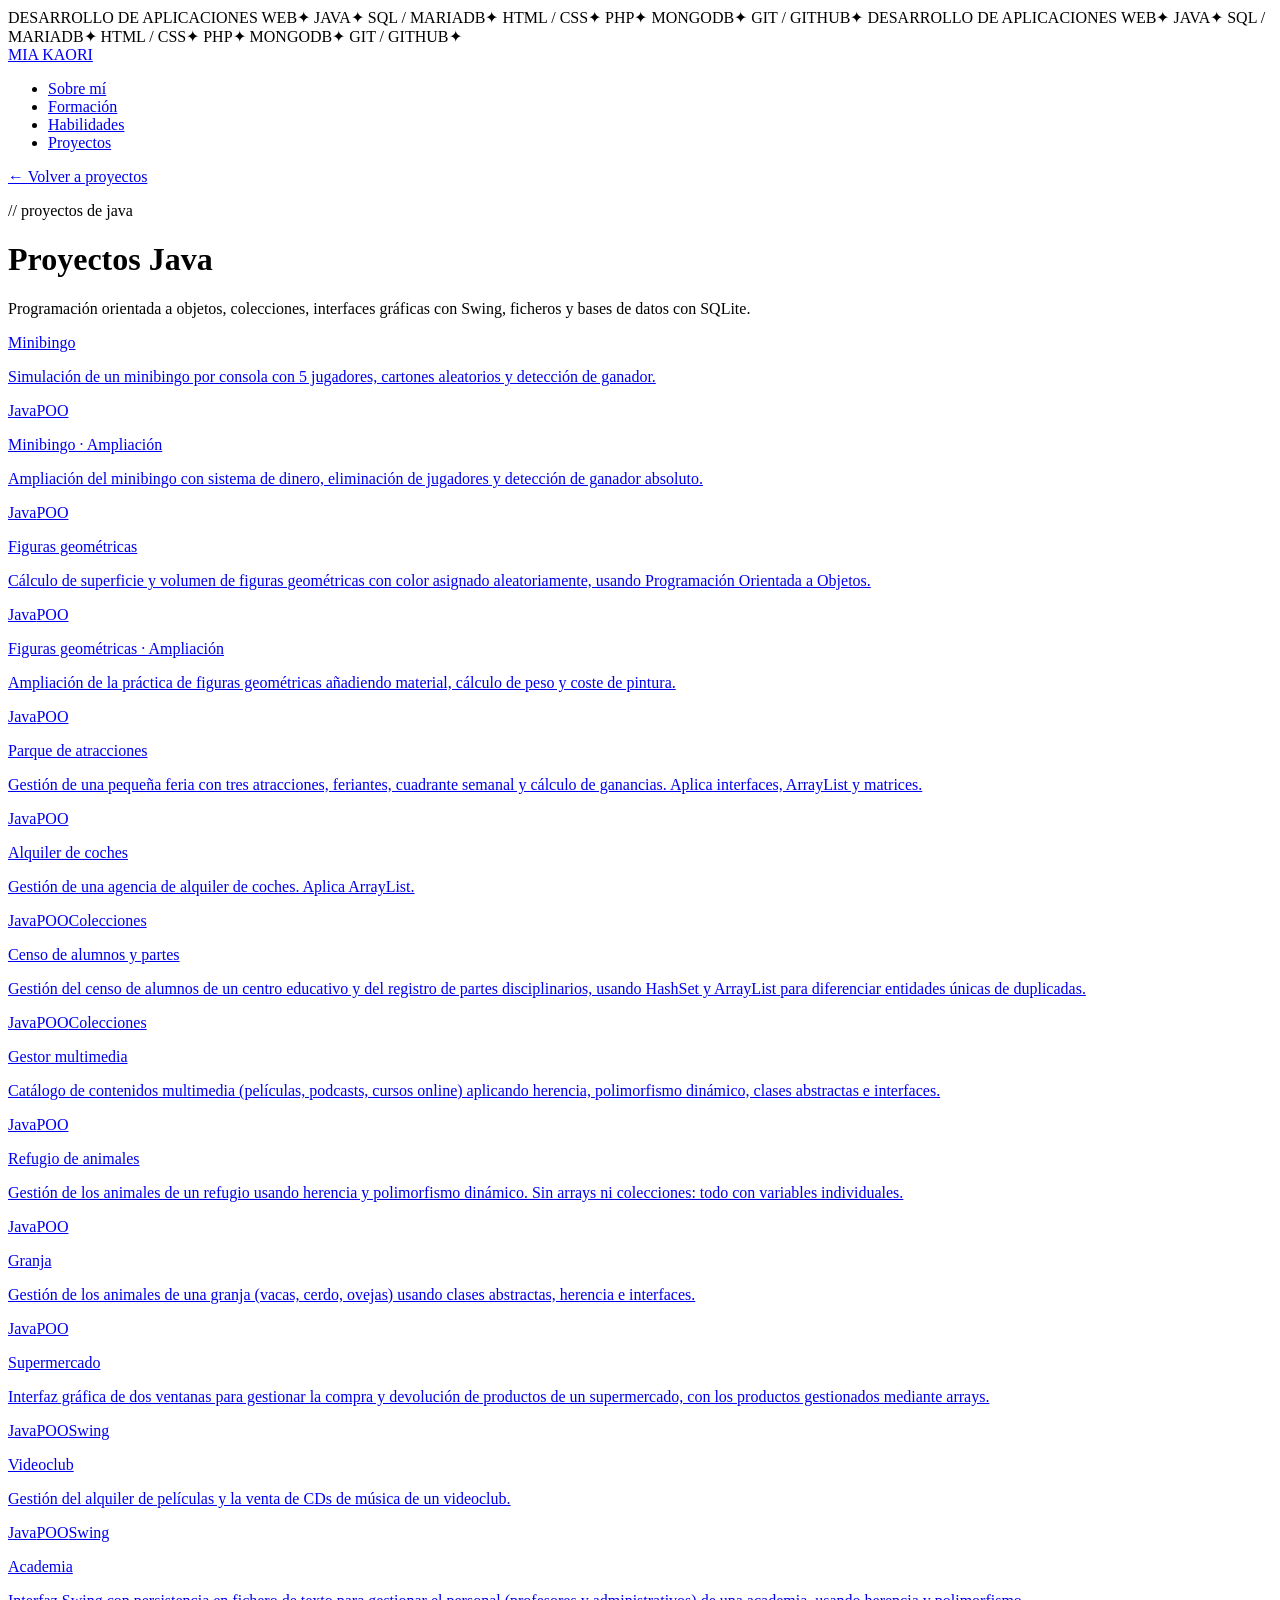
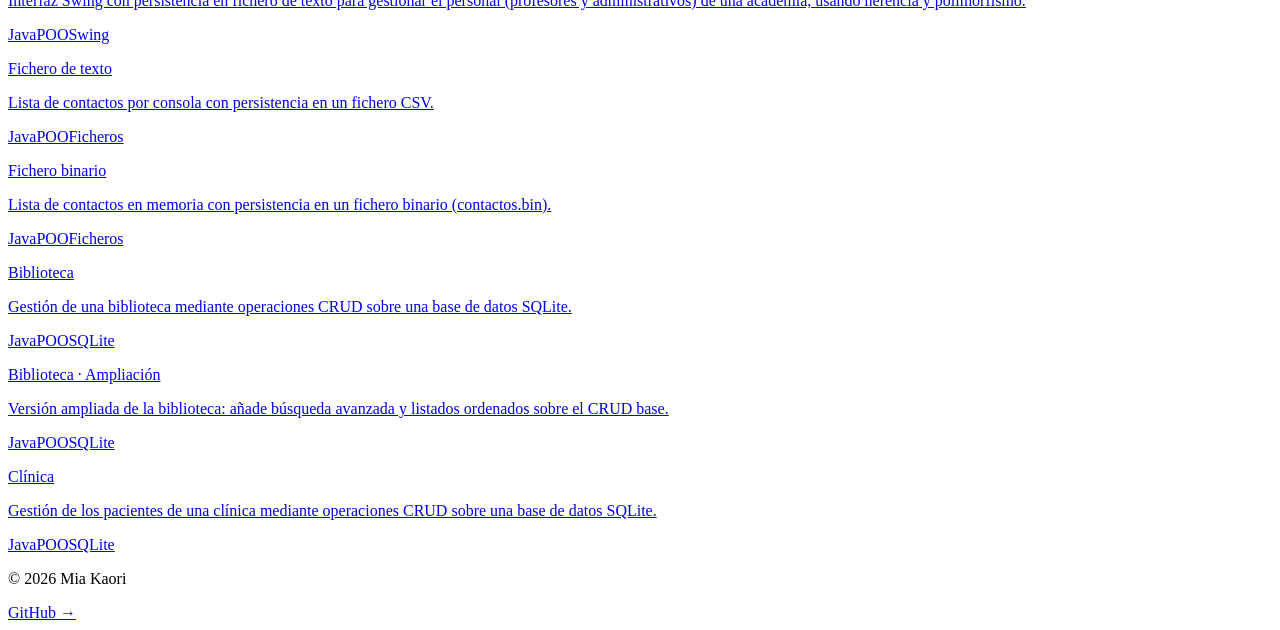
==== proyectos/java.html @ 0f39bf0c "Rename java.html to proyectos/java.html" ====
<!DOCTYPE html>
<html lang="es">
<head>
  <meta charset="UTF-8" />
  <meta name="viewport" content="width=device-width, initial-scale=1.0" />
  <title>Proyectos Java · Mia Kaori</title>
  <link rel="preconnect" href="https://fonts.googleapis.com" />
  <link rel="preconnect" href="https://fonts.gstatic.com" crossorigin />
  <link href="https://fonts.googleapis.com/css2?family=Archivo+Black&family=Space+Grotesk:wght@400;500;700&family=Space+Mono:wght@400;700&display=swap" rel="stylesheet" />
  <link rel="stylesheet" href="style.css" />
</head>
<body>

  <div class="ticker" aria-hidden="true">
    <div class="ticker-track">
      <span>DESARROLLO DE APLICACIONES WEB</span><span>✦</span>
      <span>JAVA</span><span>✦</span>
      <span>SQL / MARIADB</span><span>✦</span>
      <span>HTML / CSS</span><span>✦</span>
      <span>PHP</span><span>✦</span>
      <span>MONGODB</span><span>✦</span>
      <span>GIT / GITHUB</span><span>✦</span>
      <span>DESARROLLO DE APLICACIONES WEB</span><span>✦</span>
      <span>JAVA</span><span>✦</span>
      <span>SQL / MARIADB</span><span>✦</span>
      <span>HTML / CSS</span><span>✦</span>
      <span>PHP</span><span>✦</span>
      <span>MONGODB</span><span>✦</span>
      <span>GIT / GITHUB</span><span>✦</span>
    </div>
  </div>

  <nav>
    <a href="index.html" class="nav-logo">MIA KAORI</a>
    <ul class="nav-links">
      <li><a href="index.html#sobreMi">Sobre mí</a></li>
      <li><a href="index.html#formacion">Formación</a></li>
      <li><a href="index.html#habilidades">Habilidades</a></li>
      <li><a href="index.html#proyectos">Proyectos</a></li>
    </ul>
  </nav>

  <header class="page-head">
    <a href="index.html#proyectos" class="back">← Volver a proyectos</a>
    <p class="section-label">// proyectos de java</p>
    <h1>Proyectos <span class="count">Java</span></h1>
    <p class="page-intro">Programación orientada a objetos, colecciones, interfaces gráficas con Swing, ficheros y bases de datos con SQLite.</p>
  </header>

  <main>
    <section>
      <div class="projects-grid">

        <a class="project-card" href="https://github.com/Mia-Kaori/practica-java-bingo" target="_blank" rel="noopener">
          <p class="project-title">Minibingo</p>
          <p class="project-desc">Simulación de un minibingo por consola con 5 jugadores, cartones aleatorios y detección de ganador.</p>
          <div class="tags"><span class="tag">Java</span><span class="tag">POO</span></div>
        </a>

        <a class="project-card" href="https://github.com/Mia-Kaori/bingo-java-ampliacion" target="_blank" rel="noopener">
          <p class="project-title">Minibingo · Ampliación</p>
          <p class="project-desc">Ampliación del minibingo con sistema de dinero, eliminación de jugadores y detección de ganador absoluto.</p>
          <div class="tags"><span class="tag">Java</span><span class="tag">POO</span></div>
        </a>

        <a class="project-card" href="https://github.com/Mia-Kaori/figuras-geometricas-java" target="_blank" rel="noopener">
          <p class="project-title">Figuras geométricas</p>
          <p class="project-desc">Cálculo de superficie y volumen de figuras geométricas con color asignado aleatoriamente, usando Programación Orientada a Objetos.</p>
          <div class="tags"><span class="tag">Java</span><span class="tag">POO</span></div>
        </a>

        <a class="project-card" href="https://github.com/Mia-Kaori/figuras-geometricas-ampliacion" target="_blank" rel="noopener">
          <p class="project-title">Figuras geométricas · Ampliación</p>
          <p class="project-desc">Ampliación de la práctica de figuras geométricas añadiendo material, cálculo de peso y coste de pintura.</p>
          <div class="tags"><span class="tag">Java</span><span class="tag">POO</span></div>
        </a>

        <a class="project-card" href="https://github.com/Mia-Kaori/parque-de-atracciones-java" target="_blank" rel="noopener">
          <p class="project-title">Parque de atracciones</p>
          <p class="project-desc">Gestión de una pequeña feria con tres atracciones, feriantes, cuadrante semanal y cálculo de ganancias. Aplica interfaces, ArrayList y matrices.</p>
          <div class="tags"><span class="tag">Java</span><span class="tag">POO</span></div>
        </a>

        <a class="project-card" href="https://github.com/Mia-Kaori/alquiler-coche-java" target="_blank" rel="noopener">
          <p class="project-title">Alquiler de coches</p>
          <p class="project-desc">Gestión de una agencia de alquiler de coches. Aplica ArrayList.</p>
          <div class="tags"><span class="tag">Java</span><span class="tag">POO</span><span class="tag">Colecciones</span></div>
        </a>

        <a class="project-card" href="https://github.com/Mia-Kaori/practica-censo-java" target="_blank" rel="noopener">
          <p class="project-title">Censo de alumnos y partes</p>
          <p class="project-desc">Gestión del censo de alumnos de un centro educativo y del registro de partes disciplinarios, usando HashSet y ArrayList para diferenciar entidades únicas de duplicadas.</p>
          <div class="tags"><span class="tag">Java</span><span class="tag">POO</span><span class="tag">Colecciones</span></div>
        </a>

        <a class="project-card" href="https://github.com/Mia-Kaori/gestor-multimedia-java" target="_blank" rel="noopener">
          <p class="project-title">Gestor multimedia</p>
          <p class="project-desc">Catálogo de contenidos multimedia (películas, podcasts, cursos online) aplicando herencia, polimorfismo dinámico, clases abstractas e interfaces.</p>
          <div class="tags"><span class="tag">Java</span><span class="tag">POO</span></div>
        </a>

        <a class="project-card" href="https://github.com/Mia-Kaori/refugio-de-animales-java" target="_blank" rel="noopener">
          <p class="project-title">Refugio de animales</p>
          <p class="project-desc">Gestión de los animales de un refugio usando herencia y polimorfismo dinámico. Sin arrays ni colecciones: todo con variables individuales.</p>
          <div class="tags"><span class="tag">Java</span><span class="tag">POO</span></div>
        </a>

        <a class="project-card" href="https://github.com/Mia-Kaori/granja-java" target="_blank" rel="noopener">
          <p class="project-title">Granja</p>
          <p class="project-desc">Gestión de los animales de una granja (vacas, cerdo, ovejas) usando clases abstractas, herencia e interfaces.</p>
          <div class="tags"><span class="tag">Java</span><span class="tag">POO</span></div>
        </a>

        <a class="project-card" href="https://github.com/Mia-Kaori/supermercado-java" target="_blank" rel="noopener">
          <p class="project-title">Supermercado</p>
          <p class="project-desc">Interfaz gráfica de dos ventanas para gestionar la compra y devolución de productos de un supermercado, con los productos gestionados mediante arrays.</p>
          <div class="tags"><span class="tag">Java</span><span class="tag">POO</span><span class="tag tag-accent">Swing</span></div>
        </a>

        <a class="project-card" href="https://github.com/Mia-Kaori/videoclub-java" target="_blank" rel="noopener">
          <p class="project-title">Videoclub</p>
          <p class="project-desc">Gestión del alquiler de películas y la venta de CDs de música de un videoclub.</p>
          <div class="tags"><span class="tag">Java</span><span class="tag">POO</span><span class="tag tag-accent">Swing</span></div>
        </a>

        <a class="project-card" href="https://github.com/Mia-Kaori/academia-java" target="_blank" rel="noopener">
          <p class="project-title">Academia</p>
          <p class="project-desc">Interfaz Swing con persistencia en fichero de texto para gestionar el personal (profesores y administrativos) de una academia, usando herencia y polimorfismo.</p>
          <div class="tags"><span class="tag">Java</span><span class="tag">POO</span><span class="tag tag-accent">Swing</span></div>
        </a>

        <a class="project-card" href="https://github.com/Mia-Kaori/fichero-de-texto-java" target="_blank" rel="noopener">
          <p class="project-title">Fichero de texto</p>
          <p class="project-desc">Lista de contactos por consola con persistencia en un fichero CSV.</p>
          <div class="tags"><span class="tag">Java</span><span class="tag">POO</span><span class="tag">Ficheros</span></div>
        </a>

        <a class="project-card" href="https://github.com/Mia-Kaori/fichero-binario-java" target="_blank" rel="noopener">
          <p class="project-title">Fichero binario</p>
          <p class="project-desc">Lista de contactos en memoria con persistencia en un fichero binario (contactos.bin).</p>
          <div class="tags"><span class="tag">Java</span><span class="tag">POO</span><span class="tag">Ficheros</span></div>
        </a>

        <a class="project-card" href="https://github.com/Mia-Kaori/biblioteca-java" target="_blank" rel="noopener">
          <p class="project-title">Biblioteca</p>
          <p class="project-desc">Gestión de una biblioteca mediante operaciones CRUD sobre una base de datos SQLite.</p>
          <div class="tags"><span class="tag">Java</span><span class="tag">POO</span><span class="tag tag-accent">SQLite</span></div>
        </a>

        <a class="project-card" href="https://github.com/Mia-Kaori/biblioteca-opcional-java" target="_blank" rel="noopener">
          <p class="project-title">Biblioteca · Ampliación</p>
          <p class="project-desc">Versión ampliada de la biblioteca: añade búsqueda avanzada y listados ordenados sobre el CRUD base.</p>
          <div class="tags"><span class="tag">Java</span><span class="tag">POO</span><span class="tag tag-accent">SQLite</span></div>
        </a>

        <a class="project-card" href="https://github.com/Mia-Kaori/clinica-java" target="_blank" rel="noopener">
          <p class="project-title">Clínica</p>
          <p class="project-desc">Gestión de los pacientes de una clínica mediante operaciones CRUD sobre una base de datos SQLite.</p>
          <div class="tags"><span class="tag">Java</span><span class="tag">POO</span><span class="tag tag-accent">SQLite</span></div>
        </a>

      </div>
    </section>
  </main>

  <footer>
    <div class="footer-row">
      <p>© 2026 Mia Kaori</p>
      <a href="https://github.com/Mia-Kaori" target="_blank" rel="noopener">GitHub →</a>
    </div>
  </footer>

  <script>
    const elementos = document.querySelectorAll('.project-card, .empty');
    elementos.forEach(el => el.classList.add('reveal'));

    const observer = new IntersectionObserver(entries => {
      entries.forEach(entry => {
        if (entry.isIntersecting) {
          entry.target.classList.add('visible');
          observer.unobserve(entry.target);
        }
      });
    }, { threshold: 0.15 });

    elementos.forEach(el => observer.observe(el));
  </script>

</body>
</html>
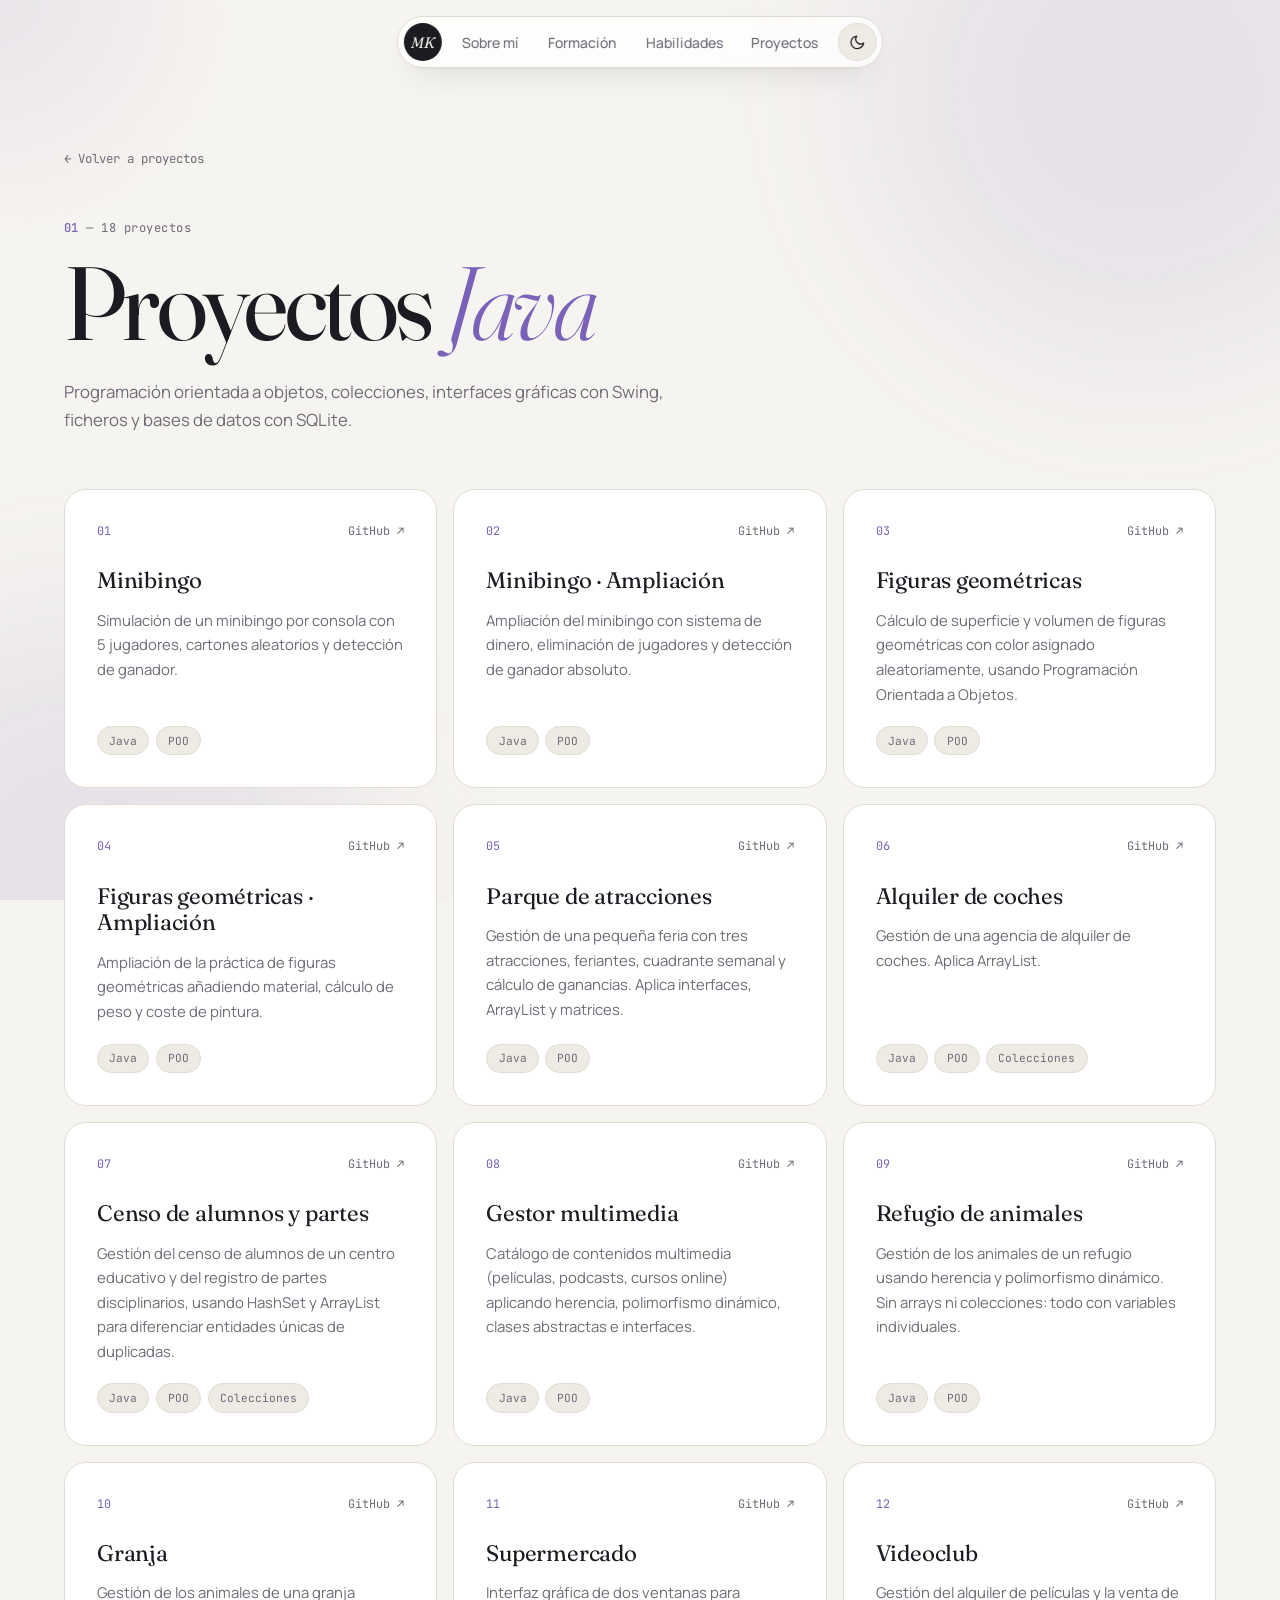
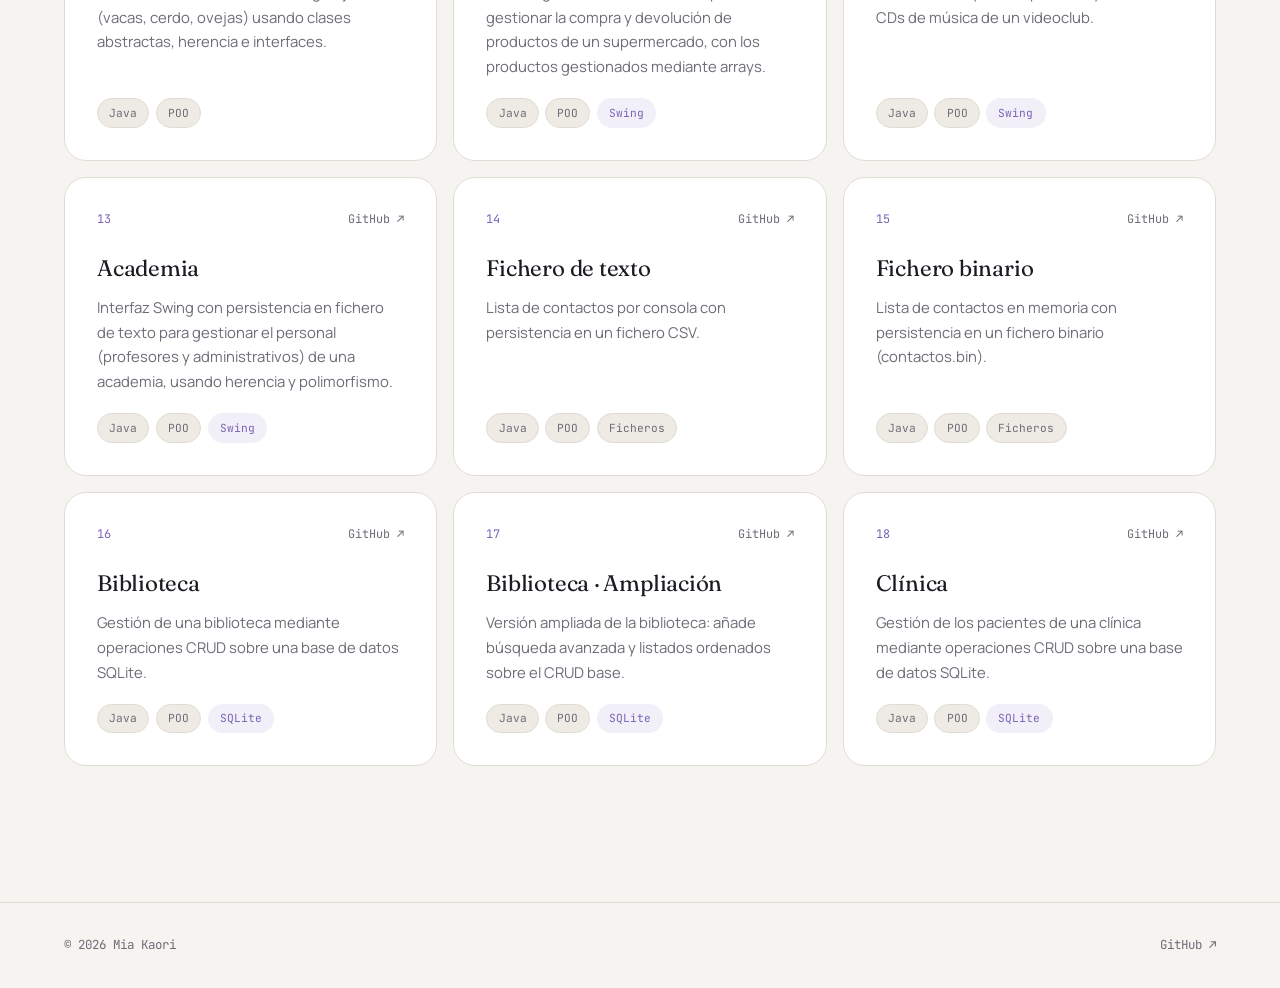
==== commit 48e01ee9: "Update java.html" ====
--- a/proyectos/java.html
+++ b/proyectos/java.html
@@ -4,187 +4,184 @@
   <meta charset="UTF-8" />
   <meta name="viewport" content="width=device-width, initial-scale=1.0" />
   <title>Proyectos Java · Mia Kaori</title>
+
+  <script>
+    (function () {
+      var t = null;
+      try { t = localStorage.getItem('tema'); } catch (e) {}
+      if (!t) t = window.matchMedia('(prefers-color-scheme: dark)').matches ? 'dark' : 'light';
+      document.documentElement.dataset.theme = t;
+    })();
+  </script>
+
   <link rel="preconnect" href="https://fonts.googleapis.com" />
   <link rel="preconnect" href="https://fonts.gstatic.com" crossorigin />
-  <link href="https://fonts.googleapis.com/css2?family=Archivo+Black&family=Space+Grotesk:wght@400;500;700&family=Space+Mono:wght@400;700&display=swap" rel="stylesheet" />
-  <link rel="stylesheet" href="style.css" />
+  <link href="https://fonts.googleapis.com/css2?family=Fraunces:ital,opsz,wght@0,9..144,300..600;1,9..144,300..600&family=Manrope:wght@400;500;600;700&family=JetBrains+Mono:wght@400;500&display=swap" rel="stylesheet" />
+  <link rel="stylesheet" href="../style.css" />
 </head>
 <body>
 
-  <div class="ticker" aria-hidden="true">
-    <div class="ticker-track">
-      <span>DESARROLLO DE APLICACIONES WEB</span><span>✦</span>
-      <span>JAVA</span><span>✦</span>
-      <span>SQL / MARIADB</span><span>✦</span>
-      <span>HTML / CSS</span><span>✦</span>
-      <span>PHP</span><span>✦</span>
-      <span>MONGODB</span><span>✦</span>
-      <span>GIT / GITHUB</span><span>✦</span>
-      <span>DESARROLLO DE APLICACIONES WEB</span><span>✦</span>
-      <span>JAVA</span><span>✦</span>
-      <span>SQL / MARIADB</span><span>✦</span>
-      <span>HTML / CSS</span><span>✦</span>
-      <span>PHP</span><span>✦</span>
-      <span>MONGODB</span><span>✦</span>
-      <span>GIT / GITHUB</span><span>✦</span>
-    </div>
-  </div>
+  <div class="aurora" aria-hidden="true"><span></span><span></span></div>
+  <div class="cursor-glow" aria-hidden="true"></div>
 
-  <nav>
-    <a href="index.html" class="nav-logo">MIA KAORI</a>
+  <nav class="nav">
+    <a href="../index.html" class="nav-logo" aria-label="Inicio">MK</a>
     <ul class="nav-links">
-      <li><a href="index.html#sobreMi">Sobre mí</a></li>
-      <li><a href="index.html#formacion">Formación</a></li>
-      <li><a href="index.html#habilidades">Habilidades</a></li>
-      <li><a href="index.html#proyectos">Proyectos</a></li>
+      <li><a href="../index.html#sobreMi">Sobre mí</a></li>
+      <li><a href="../index.html#formacion">Formación</a></li>
+      <li><a href="../index.html#habilidades">Habilidades</a></li>
+      <li><a href="../index.html#proyectos">Proyectos</a></li>
     </ul>
+    <button class="theme-toggle" type="button" aria-label="Cambiar tema">
+      <svg class="icon-moon" viewBox="0 0 24 24" fill="none" stroke="currentColor" stroke-width="1.8" stroke-linecap="round" stroke-linejoin="round"><path d="M21 12.8A9 9 0 1 1 11.2 3a7 7 0 0 0 9.8 9.8z"/></svg>
+      <svg class="icon-sun" viewBox="0 0 24 24" fill="none" stroke="currentColor" stroke-width="1.8" stroke-linecap="round"><circle cx="12" cy="12" r="4"/><path d="M12 2v2M12 20v2M4.9 4.9l1.4 1.4M17.7 17.7l1.4 1.4M2 12h2M20 12h2M4.9 19.1l1.4-1.4M17.7 6.3l1.4-1.4"/></svg>
+    </button>
   </nav>
 
   <header class="page-head">
-    <a href="index.html#proyectos" class="back">← Volver a proyectos</a>
-    <p class="section-label">// proyectos de java</p>
-    <h1>Proyectos <span class="count">Java</span></h1>
+    <a href="../index.html#proyectos" class="back">← Volver a proyectos</a>
+    <p class="section-label"><b>01</b> — 18 proyectos</p>
+    <h1>Proyectos <em>Java</em></h1>
     <p class="page-intro">Programación orientada a objetos, colecciones, interfaces gráficas con Swing, ficheros y bases de datos con SQLite.</p>
   </header>
 
-  <main>
-    <section>
-      <div class="projects-grid">
+  <main class="section">
+    <div class="projects-grid">
 
-        <a class="project-card" href="https://github.com/Mia-Kaori/practica-java-bingo" target="_blank" rel="noopener">
-          <p class="project-title">Minibingo</p>
-          <p class="project-desc">Simulación de un minibingo por consola con 5 jugadores, cartones aleatorios y detección de ganador.</p>
-          <div class="tags"><span class="tag">Java</span><span class="tag">POO</span></div>
-        </a>
+      <a class="card glow project-card" href="https://github.com/Mia-Kaori/practica-java-bingo" target="_blank" rel="noopener">
+        <div class="project-top"><span class="project-num"></span><span class="project-link">GitHub ↗</span></div>
+        <h3 class="project-title">Minibingo</h3>
+        <p class="project-desc">Simulación de un minibingo por consola con 5 jugadores, cartones aleatorios y detección de ganador.</p>
+        <div class="tags"><span class="tag">Java</span><span class="tag">POO</span></div>
+      </a>
 
-        <a class="project-card" href="https://github.com/Mia-Kaori/bingo-java-ampliacion" target="_blank" rel="noopener">
-          <p class="project-title">Minibingo · Ampliación</p>
-          <p class="project-desc">Ampliación del minibingo con sistema de dinero, eliminación de jugadores y detección de ganador absoluto.</p>
-          <div class="tags"><span class="tag">Java</span><span class="tag">POO</span></div>
-        </a>
+      <a class="card glow project-card" href="https://github.com/Mia-Kaori/bingo-java-ampliacion" target="_blank" rel="noopener">
+        <div class="project-top"><span class="project-num"></span><span class="project-link">GitHub ↗</span></div>
+        <h3 class="project-title">Minibingo · Ampliación</h3>
+        <p class="project-desc">Ampliación del minibingo con sistema de dinero, eliminación de jugadores y detección de ganador absoluto.</p>
+        <div class="tags"><span class="tag">Java</span><span class="tag">POO</span></div>
+      </a>
 
-        <a class="project-card" href="https://github.com/Mia-Kaori/figuras-geometricas-java" target="_blank" rel="noopener">
-          <p class="project-title">Figuras geométricas</p>
-          <p class="project-desc">Cálculo de superficie y volumen de figuras geométricas con color asignado aleatoriamente, usando Programación Orientada a Objetos.</p>
-          <div class="tags"><span class="tag">Java</span><span class="tag">POO</span></div>
-        </a>
+      <a class="card glow project-card" href="https://github.com/Mia-Kaori/figuras-geometricas-java" target="_blank" rel="noopener">
+        <div class="project-top"><span class="project-num"></span><span class="project-link">GitHub ↗</span></div>
+        <h3 class="project-title">Figuras geométricas</h3>
+        <p class="project-desc">Cálculo de superficie y volumen de figuras geométricas con color asignado aleatoriamente, usando Programación Orientada a Objetos.</p>
+        <div class="tags"><span class="tag">Java</span><span class="tag">POO</span></div>
+      </a>
 
-        <a class="project-card" href="https://github.com/Mia-Kaori/figuras-geometricas-ampliacion" target="_blank" rel="noopener">
-          <p class="project-title">Figuras geométricas · Ampliación</p>
-          <p class="project-desc">Ampliación de la práctica de figuras geométricas añadiendo material, cálculo de peso y coste de pintura.</p>
-          <div class="tags"><span class="tag">Java</span><span class="tag">POO</span></div>
-        </a>
+      <a class="card glow project-card" href="https://github.com/Mia-Kaori/figuras-geometricas-ampliacion" target="_blank" rel="noopener">
+        <div class="project-top"><span class="project-num"></span><span class="project-link">GitHub ↗</span></div>
+        <h3 class="project-title">Figuras geométricas · Ampliación</h3>
+        <p class="project-desc">Ampliación de la práctica de figuras geométricas añadiendo material, cálculo de peso y coste de pintura.</p>
+        <div class="tags"><span class="tag">Java</span><span class="tag">POO</span></div>
+      </a>
 
-        <a class="project-card" href="https://github.com/Mia-Kaori/parque-de-atracciones-java" target="_blank" rel="noopener">
-          <p class="project-title">Parque de atracciones</p>
-          <p class="project-desc">Gestión de una pequeña feria con tres atracciones, feriantes, cuadrante semanal y cálculo de ganancias. Aplica interfaces, ArrayList y matrices.</p>
-          <div class="tags"><span class="tag">Java</span><span class="tag">POO</span></div>
-        </a>
+      <a class="card glow project-card" href="https://github.com/Mia-Kaori/parque-de-atracciones-java" target="_blank" rel="noopener">
+        <div class="project-top"><span class="project-num"></span><span class="project-link">GitHub ↗</span></div>
+        <h3 class="project-title">Parque de atracciones</h3>
+        <p class="project-desc">Gestión de una pequeña feria con tres atracciones, feriantes, cuadrante semanal y cálculo de ganancias. Aplica interfaces, ArrayList y matrices.</p>
+        <div class="tags"><span class="tag">Java</span><span class="tag">POO</span></div>
+      </a>
 
-        <a class="project-card" href="https://github.com/Mia-Kaori/alquiler-coche-java" target="_blank" rel="noopener">
-          <p class="project-title">Alquiler de coches</p>
-          <p class="project-desc">Gestión de una agencia de alquiler de coches. Aplica ArrayList.</p>
-          <div class="tags"><span class="tag">Java</span><span class="tag">POO</span><span class="tag">Colecciones</span></div>
-        </a>
+      <a class="card glow project-card" href="https://github.com/Mia-Kaori/alquiler-coche-java" target="_blank" rel="noopener">
+        <div class="project-top"><span class="project-num"></span><span class="project-link">GitHub ↗</span></div>
+        <h3 class="project-title">Alquiler de coches</h3>
+        <p class="project-desc">Gestión de una agencia de alquiler de coches. Aplica ArrayList.</p>
+        <div class="tags"><span class="tag">Java</span><span class="tag">POO</span><span class="tag">Colecciones</span></div>
+      </a>
 
-        <a class="project-card" href="https://github.com/Mia-Kaori/practica-censo-java" target="_blank" rel="noopener">
-          <p class="project-title">Censo de alumnos y partes</p>
-          <p class="project-desc">Gestión del censo de alumnos de un centro educativo y del registro de partes disciplinarios, usando HashSet y ArrayList para diferenciar entidades únicas de duplicadas.</p>
-          <div class="tags"><span class="tag">Java</span><span class="tag">POO</span><span class="tag">Colecciones</span></div>
-        </a>
+      <a class="card glow project-card" href="https://github.com/Mia-Kaori/practica-censo-java" target="_blank" rel="noopener">
+        <div class="project-top"><span class="project-num"></span><span class="project-link">GitHub ↗</span></div>
+        <h3 class="project-title">Censo de alumnos y partes</h3>
+        <p class="project-desc">Gestión del censo de alumnos de un centro educativo y del registro de partes disciplinarios, usando HashSet y ArrayList para diferenciar entidades únicas de duplicadas.</p>
+        <div class="tags"><span class="tag">Java</span><span class="tag">POO</span><span class="tag">Colecciones</span></div>
+      </a>
 
-        <a class="project-card" href="https://github.com/Mia-Kaori/gestor-multimedia-java" target="_blank" rel="noopener">
-          <p class="project-title">Gestor multimedia</p>
-          <p class="project-desc">Catálogo de contenidos multimedia (películas, podcasts, cursos online) aplicando herencia, polimorfismo dinámico, clases abstractas e interfaces.</p>
-          <div class="tags"><span class="tag">Java</span><span class="tag">POO</span></div>
-        </a>
+      <a class="card glow project-card" href="https://github.com/Mia-Kaori/gestor-multimedia-java" target="_blank" rel="noopener">
+        <div class="project-top"><span class="project-num"></span><span class="project-link">GitHub ↗</span></div>
+        <h3 class="project-title">Gestor multimedia</h3>
+        <p class="project-desc">Catálogo de contenidos multimedia (películas, podcasts, cursos online) aplicando herencia, polimorfismo dinámico, clases abstractas e interfaces.</p>
+        <div class="tags"><span class="tag">Java</span><span class="tag">POO</span></div>
+      </a>
 
-        <a class="project-card" href="https://github.com/Mia-Kaori/refugio-de-animales-java" target="_blank" rel="noopener">
-          <p class="project-title">Refugio de animales</p>
-          <p class="project-desc">Gestión de los animales de un refugio usando herencia y polimorfismo dinámico. Sin arrays ni colecciones: todo con variables individuales.</p>
-          <div class="tags"><span class="tag">Java</span><span class="tag">POO</span></div>
-        </a>
+      <a class="card glow project-card" href="https://github.com/Mia-Kaori/refugio-de-animales-java" target="_blank" rel="noopener">
+        <div class="project-top"><span class="project-num"></span><span class="project-link">GitHub ↗</span></div>
+        <h3 class="project-title">Refugio de animales</h3>
+        <p class="project-desc">Gestión de los animales de un refugio usando herencia y polimorfismo dinámico. Sin arrays ni colecciones: todo con variables individuales.</p>
+        <div class="tags"><span class="tag">Java</span><span class="tag">POO</span></div>
+      </a>
 
-        <a class="project-card" href="https://github.com/Mia-Kaori/granja-java" target="_blank" rel="noopener">
-          <p class="project-title">Granja</p>
-          <p class="project-desc">Gestión de los animales de una granja (vacas, cerdo, ovejas) usando clases abstractas, herencia e interfaces.</p>
-          <div class="tags"><span class="tag">Java</span><span class="tag">POO</span></div>
-        </a>
+      <a class="card glow project-card" href="https://github.com/Mia-Kaori/granja-java" target="_blank" rel="noopener">
+        <div class="project-top"><span class="project-num"></span><span class="project-link">GitHub ↗</span></div>
+        <h3 class="project-title">Granja</h3>
+        <p class="project-desc">Gestión de los animales de una granja (vacas, cerdo, ovejas) usando clases abstractas, herencia e interfaces.</p>
+        <div class="tags"><span class="tag">Java</span><span class="tag">POO</span></div>
+      </a>
 
-        <a class="project-card" href="https://github.com/Mia-Kaori/supermercado-java" target="_blank" rel="noopener">
-          <p class="project-title">Supermercado</p>
-          <p class="project-desc">Interfaz gráfica de dos ventanas para gestionar la compra y devolución de productos de un supermercado, con los productos gestionados mediante arrays.</p>
-          <div class="tags"><span class="tag">Java</span><span class="tag">POO</span><span class="tag tag-accent">Swing</span></div>
-        </a>
+      <a class="card glow project-card" href="https://github.com/Mia-Kaori/supermercado-java" target="_blank" rel="noopener">
+        <div class="project-top"><span class="project-num"></span><span class="project-link">GitHub ↗</span></div>
+        <h3 class="project-title">Supermercado</h3>
+        <p class="project-desc">Interfaz gráfica de dos ventanas para gestionar la compra y devolución de productos de un supermercado, con los productos gestionados mediante arrays.</p>
+        <div class="tags"><span class="tag">Java</span><span class="tag">POO</span><span class="tag tag-accent">Swing</span></div>
+      </a>
 
-        <a class="project-card" href="https://github.com/Mia-Kaori/videoclub-java" target="_blank" rel="noopener">
-          <p class="project-title">Videoclub</p>
-          <p class="project-desc">Gestión del alquiler de películas y la venta de CDs de música de un videoclub.</p>
-          <div class="tags"><span class="tag">Java</span><span class="tag">POO</span><span class="tag tag-accent">Swing</span></div>
-        </a>
+      <a class="card glow project-card" href="https://github.com/Mia-Kaori/videoclub-java" target="_blank" rel="noopener">
+        <div class="project-top"><span class="project-num"></span><span class="project-link">GitHub ↗</span></div>
+        <h3 class="project-title">Videoclub</h3>
+        <p class="project-desc">Gestión del alquiler de películas y la venta de CDs de música de un videoclub.</p>
+        <div class="tags"><span class="tag">Java</span><span class="tag">POO</span><span class="tag tag-accent">Swing</span></div>
+      </a>
 
-        <a class="project-card" href="https://github.com/Mia-Kaori/academia-java" target="_blank" rel="noopener">
-          <p class="project-title">Academia</p>
-          <p class="project-desc">Interfaz Swing con persistencia en fichero de texto para gestionar el personal (profesores y administrativos) de una academia, usando herencia y polimorfismo.</p>
-          <div class="tags"><span class="tag">Java</span><span class="tag">POO</span><span class="tag tag-accent">Swing</span></div>
-        </a>
+      <a class="card glow project-card" href="https://github.com/Mia-Kaori/academia-java" target="_blank" rel="noopener">
+        <div class="project-top"><span class="project-num"></span><span class="project-link">GitHub ↗</span></div>
+        <h3 class="project-title">Academia</h3>
+        <p class="project-desc">Interfaz Swing con persistencia en fichero de texto para gestionar el personal (profesores y administrativos) de una academia, usando herencia y polimorfismo.</p>
+        <div class="tags"><span class="tag">Java</span><span class="tag">POO</span><span class="tag tag-accent">Swing</span></div>
+      </a>
 
-        <a class="project-card" href="https://github.com/Mia-Kaori/fichero-de-texto-java" target="_blank" rel="noopener">
-          <p class="project-title">Fichero de texto</p>
-          <p class="project-desc">Lista de contactos por consola con persistencia en un fichero CSV.</p>
-          <div class="tags"><span class="tag">Java</span><span class="tag">POO</span><span class="tag">Ficheros</span></div>
-        </a>
+      <a class="card glow project-card" href="https://github.com/Mia-Kaori/fichero-de-texto-java" target="_blank" rel="noopener">
+        <div class="project-top"><span class="project-num"></span><span class="project-link">GitHub ↗</span></div>
+        <h3 class="project-title">Fichero de texto</h3>
+        <p class="project-desc">Lista de contactos por consola con persistencia en un fichero CSV.</p>
+        <div class="tags"><span class="tag">Java</span><span class="tag">POO</span><span class="tag">Ficheros</span></div>
+      </a>
 
-        <a class="project-card" href="https://github.com/Mia-Kaori/fichero-binario-java" target="_blank" rel="noopener">
-          <p class="project-title">Fichero binario</p>
-          <p class="project-desc">Lista de contactos en memoria con persistencia en un fichero binario (contactos.bin).</p>
-          <div class="tags"><span class="tag">Java</span><span class="tag">POO</span><span class="tag">Ficheros</span></div>
-        </a>
+      <a class="card glow project-card" href="https://github.com/Mia-Kaori/fichero-binario-java" target="_blank" rel="noopener">
+        <div class="project-top"><span class="project-num"></span><span class="project-link">GitHub ↗</span></div>
+        <h3 class="project-title">Fichero binario</h3>
+        <p class="project-desc">Lista de contactos en memoria con persistencia en un fichero binario (contactos.bin).</p>
+        <div class="tags"><span class="tag">Java</span><span class="tag">POO</span><span class="tag">Ficheros</span></div>
+      </a>
 
-        <a class="project-card" href="https://github.com/Mia-Kaori/biblioteca-java" target="_blank" rel="noopener">
-          <p class="project-title">Biblioteca</p>
-          <p class="project-desc">Gestión de una biblioteca mediante operaciones CRUD sobre una base de datos SQLite.</p>
-          <div class="tags"><span class="tag">Java</span><span class="tag">POO</span><span class="tag tag-accent">SQLite</span></div>
-        </a>
+      <a class="card glow project-card" href="https://github.com/Mia-Kaori/biblioteca-java" target="_blank" rel="noopener">
+        <div class="project-top"><span class="project-num"></span><span class="project-link">GitHub ↗</span></div>
+        <h3 class="project-title">Biblioteca</h3>
+        <p class="project-desc">Gestión de una biblioteca mediante operaciones CRUD sobre una base de datos SQLite.</p>
+        <div class="tags"><span class="tag">Java</span><span class="tag">POO</span><span class="tag tag-accent">SQLite</span></div>
+      </a>
 
-        <a class="project-card" href="https://github.com/Mia-Kaori/biblioteca-opcional-java" target="_blank" rel="noopener">
-          <p class="project-title">Biblioteca · Ampliación</p>
-          <p class="project-desc">Versión ampliada de la biblioteca: añade búsqueda avanzada y listados ordenados sobre el CRUD base.</p>
-          <div class="tags"><span class="tag">Java</span><span class="tag">POO</span><span class="tag tag-accent">SQLite</span></div>
-        </a>
+      <a class="card glow project-card" href="https://github.com/Mia-Kaori/biblioteca-opcional-java" target="_blank" rel="noopener">
+        <div class="project-top"><span class="project-num"></span><span class="project-link">GitHub ↗</span></div>
+        <h3 class="project-title">Biblioteca · Ampliación</h3>
+        <p class="project-desc">Versión ampliada de la biblioteca: añade búsqueda avanzada y listados ordenados sobre el CRUD base.</p>
+        <div class="tags"><span class="tag">Java</span><span class="tag">POO</span><span class="tag tag-accent">SQLite</span></div>
+      </a>
 
-        <a class="project-card" href="https://github.com/Mia-Kaori/clinica-java" target="_blank" rel="noopener">
-          <p class="project-title">Clínica</p>
-          <p class="project-desc">Gestión de los pacientes de una clínica mediante operaciones CRUD sobre una base de datos SQLite.</p>
-          <div class="tags"><span class="tag">Java</span><span class="tag">POO</span><span class="tag tag-accent">SQLite</span></div>
-        </a>
+      <a class="card glow project-card" href="https://github.com/Mia-Kaori/clinica-java" target="_blank" rel="noopener">
+        <div class="project-top"><span class="project-num"></span><span class="project-link">GitHub ↗</span></div>
+        <h3 class="project-title">Clínica</h3>
+        <p class="project-desc">Gestión de los pacientes de una clínica mediante operaciones CRUD sobre una base de datos SQLite.</p>
+        <div class="tags"><span class="tag">Java</span><span class="tag">POO</span><span class="tag tag-accent">SQLite</span></div>
+      </a>
 
-      </div>
-    </section>
+    </div>
   </main>
 
-  <footer>
-    <div class="footer-row">
-      <p>© 2026 Mia Kaori</p>
-      <a href="https://github.com/Mia-Kaori" target="_blank" rel="noopener">GitHub →</a>
-    </div>
+  <footer class="footer">
+    <p>© 2026 Mia Kaori</p>
+    <a href="https://github.com/Mia-Kaori" target="_blank" rel="noopener">GitHub ↗</a>
   </footer>
 
-  <script>
-    const elementos = document.querySelectorAll('.project-card, .empty');
-    elementos.forEach(el => el.classList.add('reveal'));
-
-    const observer = new IntersectionObserver(entries => {
-      entries.forEach(entry => {
-        if (entry.isIntersecting) {
-          entry.target.classList.add('visible');
-          observer.unobserve(entry.target);
-        }
-      });
-    }, { threshold: 0.15 });
-
-    elementos.forEach(el => observer.observe(el));
-  </script>
-
+  <script src="../script.js"></script>
 </body>
 </html>
--- a/style.css
+++ b/style.css
@@ -0,0 +1,701 @@
+/* =========================================
+   TEMA CLARO (por defecto)
+   ========================================= */
+:root {
+  --bg: #f6f4f0;
+  --surface: #ffffff;
+  --surface-2: #eeebe5;
+  --line: #e1dcd3;
+  --text: #1d1b22;
+  --muted: #6f6b76;
+  --accent: #7a62b8;
+  --accent-soft: rgba(122, 98, 184, 0.10);
+  --glow: rgba(122, 98, 184, 0.10);
+  --shadow: 0 1px 2px rgba(29, 27, 34, 0.04), 0 14px 34px -18px rgba(29, 27, 34, 0.22);
+
+  --serif: "Fraunces", Georgia, serif;
+  --sans: "Manrope", system-ui, sans-serif;
+  --mono: "JetBrains Mono", ui-monospace, monospace;
+  --radius: 22px;
+  --pad: clamp(1.25rem, 5vw, 4.5rem);
+  --ease: cubic-bezier(0.7, 0, 0.2, 1);
+  color-scheme: light;
+}
+
+/* =========================================
+   TEMA OSCURO
+   ========================================= */
+[data-theme="dark"] {
+  --bg: #121116;
+  --surface: #1a1920;
+  --surface-2: #232129;
+  --line: #2d2b35;
+  --text: #ece9f1;
+  --muted: #a39fad;
+  --accent: #b4a3e3;
+  --accent-soft: rgba(180, 163, 227, 0.12);
+  --glow: rgba(180, 163, 227, 0.07);
+  --shadow: 0 1px 2px rgba(0, 0, 0, 0.3), 0 18px 40px -20px rgba(0, 0, 0, 0.7);
+  color-scheme: dark;
+}
+
+/* =========================================
+   BASE
+   ========================================= */
+*, *::before, *::after { box-sizing: border-box; margin: 0; padding: 0; }
+
+html { scroll-behavior: smooth; overflow-x: clip; }
+
+body {
+  background: var(--bg);
+  color: var(--text);
+  font-family: var(--sans);
+  line-height: 1.65;
+  -webkit-font-smoothing: antialiased;
+  overflow-x: clip;
+}
+
+a { color: inherit; text-decoration: none; }
+svg { display: block; }
+::selection { background: var(--accent); color: var(--bg); }
+[id] { scroll-margin-top: 6rem; }
+
+/* Transición circular al cambiar de tema */
+::view-transition-old(root),
+::view-transition-new(root) { animation: none; mix-blend-mode: normal; }
+
+/* =========================================
+   FONDO: manchas de luz suaves + brillo del cursor
+   ========================================= */
+.aurora {
+  position: fixed;
+  inset: 0;
+  z-index: -1;
+  overflow: hidden;
+  pointer-events: none;
+}
+.aurora span {
+  position: absolute;
+  width: 42vmax;
+  height: 42vmax;
+  border-radius: 50%;
+  background: var(--accent);
+  opacity: 0.12;
+  filter: blur(90px);
+  animation: float 22s ease-in-out infinite alternate;
+}
+.aurora span:nth-child(1) { top: -14vmax; right: -10vmax; }
+.aurora span:nth-child(2) { bottom: -20vmax; left: -14vmax; animation-duration: 28s; animation-delay: -6s; }
+@keyframes float { to { transform: translate(-6vmax, 5vmax) scale(1.12); } }
+
+.cursor-glow {
+  position: fixed;
+  top: 0;
+  left: 0;
+  z-index: -1;
+  width: 520px;
+  height: 520px;
+  margin: -260px 0 0 -260px;
+  border-radius: 50%;
+  background: radial-gradient(circle, var(--glow), transparent 65%);
+  pointer-events: none;
+  display: none;
+  transition: transform 0.25s ease-out;
+}
+@media (pointer: fine) { .cursor-glow { display: block; } }
+
+/* =========================================
+   NAVEGACIÓN
+   ========================================= */
+.nav {
+  position: fixed;
+  top: 1rem;
+  left: 50%;
+  translate: -50% 0;
+  z-index: 50;
+  display: flex;
+  align-items: center;
+  gap: 0.35rem;
+  max-width: calc(100% - 2rem);
+  padding: 0.35rem;
+  background: var(--surface);
+  background: color-mix(in srgb, var(--surface) 78%, transparent);
+  backdrop-filter: blur(16px) saturate(140%);
+  -webkit-backdrop-filter: blur(16px) saturate(140%);
+  border: 1px solid var(--line);
+  border-radius: 999px;
+  box-shadow: var(--shadow);
+}
+.nav-logo {
+  display: grid;
+  place-items: center;
+  flex-shrink: 0;
+  width: 2.4rem;
+  height: 2.4rem;
+  border-radius: 50%;
+  background: var(--text);
+  color: var(--bg);
+  font-family: var(--serif);
+  font-style: italic;
+  font-size: 0.95rem;
+}
+.nav-links {
+  display: flex;
+  min-width: 0;
+  list-style: none;
+  overflow-x: auto;
+  scrollbar-width: none;
+}
+.nav-links::-webkit-scrollbar { display: none; }
+.nav-links a {
+  display: block;
+  padding: 0.5rem 0.9rem;
+  border-radius: 999px;
+  font-size: 0.88rem;
+  font-weight: 500;
+  color: var(--muted);
+  white-space: nowrap;
+  transition: color 0.2s, background-color 0.2s;
+}
+.nav-links a:hover { color: var(--text); background: var(--surface-2); }
+
+.theme-toggle {
+  display: grid;
+  place-items: center;
+  flex-shrink: 0;
+  width: 2.4rem;
+  height: 2.4rem;
+  border: 1px solid var(--line);
+  border-radius: 50%;
+  background: var(--surface-2);
+  color: var(--text);
+  cursor: pointer;
+  transition: transform 0.35s var(--ease), border-color 0.2s;
+}
+.theme-toggle:hover { border-color: var(--accent); transform: rotate(-20deg); }
+.theme-toggle svg { width: 1.05rem; height: 1.05rem; }
+.icon-sun { display: none; }
+[data-theme="dark"] .icon-sun { display: block; }
+[data-theme="dark"] .icon-moon { display: none; }
+
+/* =========================================
+   HERO
+   ========================================= */
+.hero {
+  position: relative;
+  min-height: 100svh;
+  display: flex;
+  flex-direction: column;
+  justify-content: center;
+  padding: 7.5rem var(--pad) 5rem;
+}
+.status {
+  display: inline-flex;
+  align-items: center;
+  gap: 0.6rem;
+  width: fit-content;
+  margin-bottom: 2.25rem;
+  padding: 0.45rem 0.95rem;
+  border: 1px solid var(--line);
+  border-radius: 999px;
+  background: var(--surface);
+  font-family: var(--mono);
+  font-size: 0.74rem;
+  color: var(--muted);
+}
+.status-dot {
+  position: relative;
+  width: 7px;
+  height: 7px;
+  border-radius: 50%;
+  background: #7fb59a;
+}
+.status-dot::after {
+  content: "";
+  position: absolute;
+  inset: 0;
+  border-radius: 50%;
+  background: inherit;
+  animation: ping 2.2s ease-out infinite;
+}
+@keyframes ping { to { transform: scale(3); opacity: 0; } }
+
+.hero h1 {
+  font-family: var(--serif);
+  font-weight: 400;
+  font-size: clamp(3.75rem, 14vw, 11rem);
+  line-height: 0.92;
+  letter-spacing: -0.035em;
+}
+.hero h1 em {
+  font-style: italic;
+  font-weight: 300;
+  color: var(--accent);
+}
+
+/* Letras que aparecen una a una (las crea script.js) */
+.char {
+  display: inline-block;
+  animation: charIn 0.9s var(--ease) both;
+  animation-delay: calc(var(--i) * 60ms + 150ms);
+}
+@keyframes charIn {
+  from { opacity: 0; translate: 0 0.35em; filter: blur(8px); }
+}
+
+.hero-line {
+  margin-top: 2.25rem;
+  font-family: var(--mono);
+  font-size: clamp(0.9rem, 1.8vw, 1.05rem);
+  color: var(--muted);
+}
+.hero-line .prompt { margin-right: 0.6rem; color: var(--accent); }
+.typed { color: var(--text); }
+.caret {
+  display: inline-block;
+  width: 2px;
+  height: 1.15em;
+  margin-left: 3px;
+  vertical-align: text-bottom;
+  background: var(--accent);
+  animation: blink 1s steps(1) infinite;
+}
+@keyframes blink { 50% { opacity: 0; } }
+
+.hero-cta {
+  display: flex;
+  flex-wrap: wrap;
+  gap: 0.75rem;
+  margin-top: 2.75rem;
+}
+.scroll-hint {
+  position: absolute;
+  left: var(--pad);
+  bottom: 2rem;
+  display: flex;
+  align-items: center;
+  gap: 0.75rem;
+  font-family: var(--mono);
+  font-size: 0.72rem;
+  letter-spacing: 0.12em;
+  text-transform: uppercase;
+  color: var(--muted);
+}
+.scroll-hint::before {
+  content: "";
+  width: 2.5rem;
+  height: 1px;
+  background: currentColor;
+}
+
+/* =========================================
+   BOTONES
+   ========================================= */
+.btn {
+  display: inline-flex;
+  align-items: center;
+  gap: 0.55rem;
+  padding: 0.9rem 1.55rem;
+  border: 1px solid var(--line);
+  border-radius: 999px;
+  font-size: 0.93rem;
+  font-weight: 600;
+  transition: transform 0.25s, background-color 0.25s, color 0.25s, border-color 0.25s, box-shadow 0.25s;
+}
+.btn-primary { background: var(--text); border-color: var(--text); color: var(--bg); }
+.btn-primary:hover { transform: translateY(-2px); box-shadow: var(--shadow); }
+.btn-ghost { background: var(--surface); }
+.btn-ghost:hover { transform: translateY(-2px); border-color: var(--accent); color: var(--accent); }
+.btn .arrow { transition: translate 0.25s; }
+.btn:hover .arrow { translate: 3px 0; }
+
+/* =========================================
+   CINTA EN MOVIMIENTO
+   ========================================= */
+.band {
+  overflow: hidden;
+  white-space: nowrap;
+  padding: 1.1rem 0;
+  background: var(--surface);
+  border-block: 1px solid var(--line);
+}
+.ticker-track {
+  display: inline-flex;
+  align-items: center;
+  animation: ticker 40s linear infinite;
+}
+.band:hover .ticker-track { animation-play-state: paused; }
+.ticker-track span {
+  padding-right: 2.25rem;
+  font-family: var(--serif);
+  font-size: clamp(1.25rem, 2.6vw, 1.75rem);
+  font-style: italic;
+  font-weight: 300;
+}
+.ticker-track .sep {
+  font-family: var(--sans);
+  font-style: normal;
+  font-size: 0.9rem;
+  color: var(--accent);
+}
+@keyframes ticker { to { transform: translateX(-50%); } }
+
+/* =========================================
+   SECCIONES
+   ========================================= */
+.section { padding: clamp(5rem, 11vw, 8.5rem) var(--pad) 0; }
+
+.section-head { margin-bottom: clamp(2rem, 4vw, 3rem); }
+.section-label {
+  margin-bottom: 0.9rem;
+  font-family: var(--mono);
+  font-size: 0.76rem;
+  letter-spacing: 0.04em;
+  color: var(--muted);
+}
+.section-label b { font-weight: 500; color: var(--accent); }
+.section-head h2 {
+  font-family: var(--serif);
+  font-weight: 400;
+  font-size: clamp(2.2rem, 5.5vw, 3.75rem);
+  line-height: 1.02;
+  letter-spacing: -0.025em;
+}
+.section-head h2 em,
+.page-head h1 em {
+  font-style: italic;
+  font-weight: 300;
+  color: var(--accent);
+}
+
+/* =========================================
+   TARJETAS (base + foco de luz que sigue al ratón)
+   ========================================= */
+.card {
+  position: relative;
+  isolation: isolate;
+  overflow: hidden;
+  padding: clamp(1.4rem, 2.6vw, 2rem);
+  background: var(--surface);
+  border: 1px solid var(--line);
+  border-radius: var(--radius);
+}
+.glow::before {
+  content: "";
+  position: absolute;
+  inset: 0;
+  z-index: -1;
+  background: radial-gradient(420px circle at var(--x, 50%) var(--y, 50%), var(--accent-soft), transparent 45%);
+  opacity: 0;
+  transition: opacity 0.35s;
+}
+.glow:hover::before { opacity: 1; }
+.card-label {
+  margin-bottom: 1.25rem;
+  font-family: var(--mono);
+  font-size: 0.72rem;
+  letter-spacing: 0.08em;
+  text-transform: uppercase;
+  color: var(--muted);
+}
+
+/* =========================================
+   SOBRE MÍ + FORMACIÓN (bento)
+   ========================================= */
+.bento {
+  display: grid;
+  grid-template-columns: repeat(4, 1fr);
+  gap: 1rem;
+}
+.about, .edu { grid-column: span 3; }
+.stat {
+  display: flex;
+  flex-direction: column;
+  justify-content: space-between;
+  min-height: 200px;
+}
+.about-text {
+  font-family: var(--serif);
+  font-size: clamp(1.2rem, 2.2vw, 1.6rem);
+  font-weight: 300;
+  line-height: 1.45;
+  letter-spacing: -0.01em;
+}
+.stat-num {
+  font-family: var(--serif);
+  font-weight: 400;
+  font-size: clamp(3rem, 6vw, 4.5rem);
+  line-height: 1;
+  letter-spacing: -0.03em;
+}
+.stat-label { margin-top: 0.4rem; font-size: 0.9rem; color: var(--muted); }
+
+.edu-item {
+  display: grid;
+  grid-template-columns: 8.5rem 1fr;
+  gap: 1rem;
+  padding: 1.1rem 0;
+  border-top: 1px solid var(--line);
+}
+.edu-item:first-of-type { padding-top: 0; border-top: 0; }
+.edu-year { padding-top: 0.15rem; font-family: var(--mono); font-size: 0.8rem; color: var(--accent); }
+.edu-name { font-weight: 600; }
+.edu-place { font-size: 0.9rem; color: var(--muted); }
+
+/* =========================================
+   HABILIDADES
+   ========================================= */
+.skills-grid {
+  display: grid;
+  grid-template-columns: repeat(auto-fill, minmax(230px, 1fr));
+  gap: 1rem;
+}
+.skill {
+  display: flex;
+  flex-direction: column;
+  gap: 0.35rem;
+  transition: transform 0.3s, border-color 0.3s, box-shadow 0.3s;
+}
+.skill-top {
+  display: flex;
+  justify-content: space-between;
+  margin-bottom: 1.5rem;
+  font-family: var(--mono);
+  font-size: 0.74rem;
+  color: var(--muted);
+}
+.skill-name {
+  font-family: var(--serif);
+  font-size: 1.45rem;
+  font-weight: 400;
+  letter-spacing: -0.01em;
+}
+.skill-level { font-size: 0.88rem; color: var(--muted); }
+.skill-arrow { transition: translate 0.25s, color 0.25s; }
+.skill.is-link:hover {
+  transform: translateY(-4px);
+  border-color: color-mix(in srgb, var(--accent) 45%, var(--line));
+  box-shadow: var(--shadow);
+}
+.skill.is-link:hover .skill-arrow { translate: 2px -2px; color: var(--accent); }
+
+/* =========================================
+   LISTA DE ASIGNATURAS (efecto cortina)
+   ========================================= */
+.subject-list { border-top: 1px solid var(--line); }
+.subject-row {
+  position: relative;
+  isolation: isolate;
+  overflow: hidden;
+  display: grid;
+  grid-template-columns: 4rem 1fr auto 3rem;
+  align-items: center;
+  gap: 1rem;
+  padding: clamp(1.4rem, 3.2vw, 2.25rem) clamp(0.5rem, 2vw, 1.5rem);
+  border-bottom: 1px solid var(--line);
+  transition: color 0.45s var(--ease);
+}
+.subject-row::before {
+  content: "";
+  position: absolute;
+  inset: 0;
+  z-index: -1;
+  background: var(--text);
+  transform: scaleY(0);
+  transform-origin: bottom;
+  transition: transform 0.45s var(--ease);
+}
+.subject-row:hover { color: var(--bg); }
+.subject-row:hover::before { transform: scaleY(1); transform-origin: top; }
+
+.row-num { font-family: var(--mono); font-size: 0.8rem; color: var(--accent); transition: color 0.45s; }
+.row-name {
+  font-family: var(--serif);
+  font-size: clamp(1.9rem, 5.5vw, 4rem);
+  font-weight: 400;
+  line-height: 1;
+  letter-spacing: -0.03em;
+  transition: translate 0.45s var(--ease);
+}
+.row-meta {
+  font-family: var(--mono);
+  font-size: 0.78rem;
+  letter-spacing: 0.05em;
+  text-transform: uppercase;
+  color: var(--muted);
+  transition: color 0.45s;
+}
+.row-arrow {
+  justify-self: end;
+  font-size: 1.4rem;
+  rotate: -45deg;
+  transition: rotate 0.45s var(--ease);
+}
+.subject-row:hover .row-name { translate: 0.8rem 0; font-style: italic; }
+.subject-row:hover .row-num,
+.subject-row:hover .row-meta { color: inherit; }
+.subject-row:hover .row-arrow { rotate: 0deg; }
+
+/* =========================================
+   PÁGINAS DE ASIGNATURA
+   ========================================= */
+.page-head { padding: 9rem var(--pad) 0; }
+.page-head + .section { padding-top: 3.5rem; }
+.back {
+  display: inline-flex;
+  align-items: center;
+  gap: 0.5rem;
+  margin-bottom: 3rem;
+  font-family: var(--mono);
+  font-size: 0.78rem;
+  color: var(--muted);
+  transition: color 0.2s, gap 0.2s;
+}
+.back:hover { color: var(--accent); gap: 0.8rem; }
+.page-head h1 {
+  font-family: var(--serif);
+  font-weight: 400;
+  font-size: clamp(2.75rem, 9vw, 6.5rem);
+  line-height: 0.98;
+  letter-spacing: -0.035em;
+}
+.page-intro {
+  max-width: 40rem;
+  margin-top: 1.5rem;
+  font-size: 1.05rem;
+  color: var(--muted);
+}
+
+/* =========================================
+   TARJETAS DE PROYECTO
+   ========================================= */
+.projects-grid {
+  display: grid;
+  grid-template-columns: repeat(auto-fill, minmax(300px, 1fr));
+  gap: 1rem;
+  counter-reset: proyecto;
+}
+.project-card {
+  display: flex;
+  flex-direction: column;
+  gap: 0.85rem;
+  counter-increment: proyecto;
+  transition: transform 0.3s, border-color 0.3s, box-shadow 0.3s;
+}
+.project-card:hover {
+  transform: translateY(-4px);
+  border-color: color-mix(in srgb, var(--accent) 45%, var(--line));
+  box-shadow: var(--shadow);
+}
+.project-top {
+  display: flex;
+  justify-content: space-between;
+  align-items: center;
+  margin-bottom: 0.75rem;
+  font-family: var(--mono);
+  font-size: 0.74rem;
+  color: var(--muted);
+}
+.project-num::before { content: counter(proyecto, decimal-leading-zero); color: var(--accent); }
+.project-link { transition: color 0.25s; }
+.project-card:hover .project-link { color: var(--accent); }
+.project-title {
+  font-family: var(--serif);
+  font-size: 1.4rem;
+  font-weight: 400;
+  line-height: 1.2;
+  letter-spacing: -0.01em;
+}
+.project-desc { flex-grow: 1; font-size: 0.93rem; color: var(--muted); }
+
+.tags { display: flex; flex-wrap: wrap; gap: 0.4rem; margin-top: 0.4rem; }
+.tag {
+  padding: 0.28rem 0.7rem;
+  border: 1px solid var(--line);
+  border-radius: 999px;
+  background: var(--surface-2);
+  font-family: var(--mono);
+  font-size: 0.7rem;
+  color: var(--muted);
+}
+.tag-accent { background: var(--accent-soft); border-color: transparent; color: var(--accent); }
+
+.empty {
+  padding: 4.5rem 1rem;
+  border: 1px dashed var(--line);
+  border-radius: var(--radius);
+  text-align: center;
+  font-family: var(--serif);
+  font-style: italic;
+  font-size: 1.5rem;
+  color: var(--muted);
+}
+
+/* =========================================
+   FOOTER
+   ========================================= */
+.footer {
+  display: flex;
+  justify-content: space-between;
+  flex-wrap: wrap;
+  gap: 1rem;
+  margin-top: clamp(5rem, 11vw, 8.5rem);
+  padding: 2rem var(--pad);
+  border-top: 1px solid var(--line);
+  font-family: var(--mono);
+  font-size: 0.78rem;
+  color: var(--muted);
+}
+.footer a { transition: color 0.2s; }
+.footer a:hover { color: var(--accent); }
+
+/* =========================================
+   APARICIÓN AL HACER SCROLL
+   ========================================= */
+.reveal { opacity: 0; }
+.reveal.visible {
+  animation: rise 0.8s cubic-bezier(0.2, 0.7, 0.2, 1) both;
+  animation-delay: var(--d, 0ms);
+}
+@keyframes rise {
+  from { opacity: 0; translate: 0 26px; }
+  to   { opacity: 1; translate: 0 0; }
+}
+
+/* =========================================
+   RESPONSIVE
+   ========================================= */
+@media (max-width: 900px) {
+  .bento { grid-template-columns: repeat(2, 1fr); }
+  .about, .edu { grid-column: span 2; }
+}
+
+@media (max-width: 600px) {
+  .nav { gap: 0.2rem; }
+  .nav-links a { padding: 0.5rem 0.6rem; font-size: 0.8rem; }
+  .bento { grid-template-columns: 1fr; }
+  .about, .edu { grid-column: auto; }
+  .stat { min-height: 0; gap: 1.5rem; }
+  .edu-item { grid-template-columns: 1fr; gap: 0.2rem; }
+  .subject-row {
+    grid-template-columns: 2.25rem 1fr 1.75rem;
+    grid-template-areas:
+      "num name arrow"
+      "num meta arrow";
+    row-gap: 0.5rem;
+  }
+  .row-num { grid-area: num; }
+  .row-name { grid-area: name; }
+  .row-meta { grid-area: meta; }
+  .row-arrow { grid-area: arrow; }
+  .scroll-hint { display: none; }
+}
+
+/* =========================================
+   ACCESIBILIDAD: sin animaciones si el usuario lo prefiere
+   ========================================= */
+@media (prefers-reduced-motion: reduce) {
+  html { scroll-behavior: auto; }
+  *, *::before, *::after { animation: none !important; transition: none !important; }
+  .reveal { opacity: 1; }
+}
